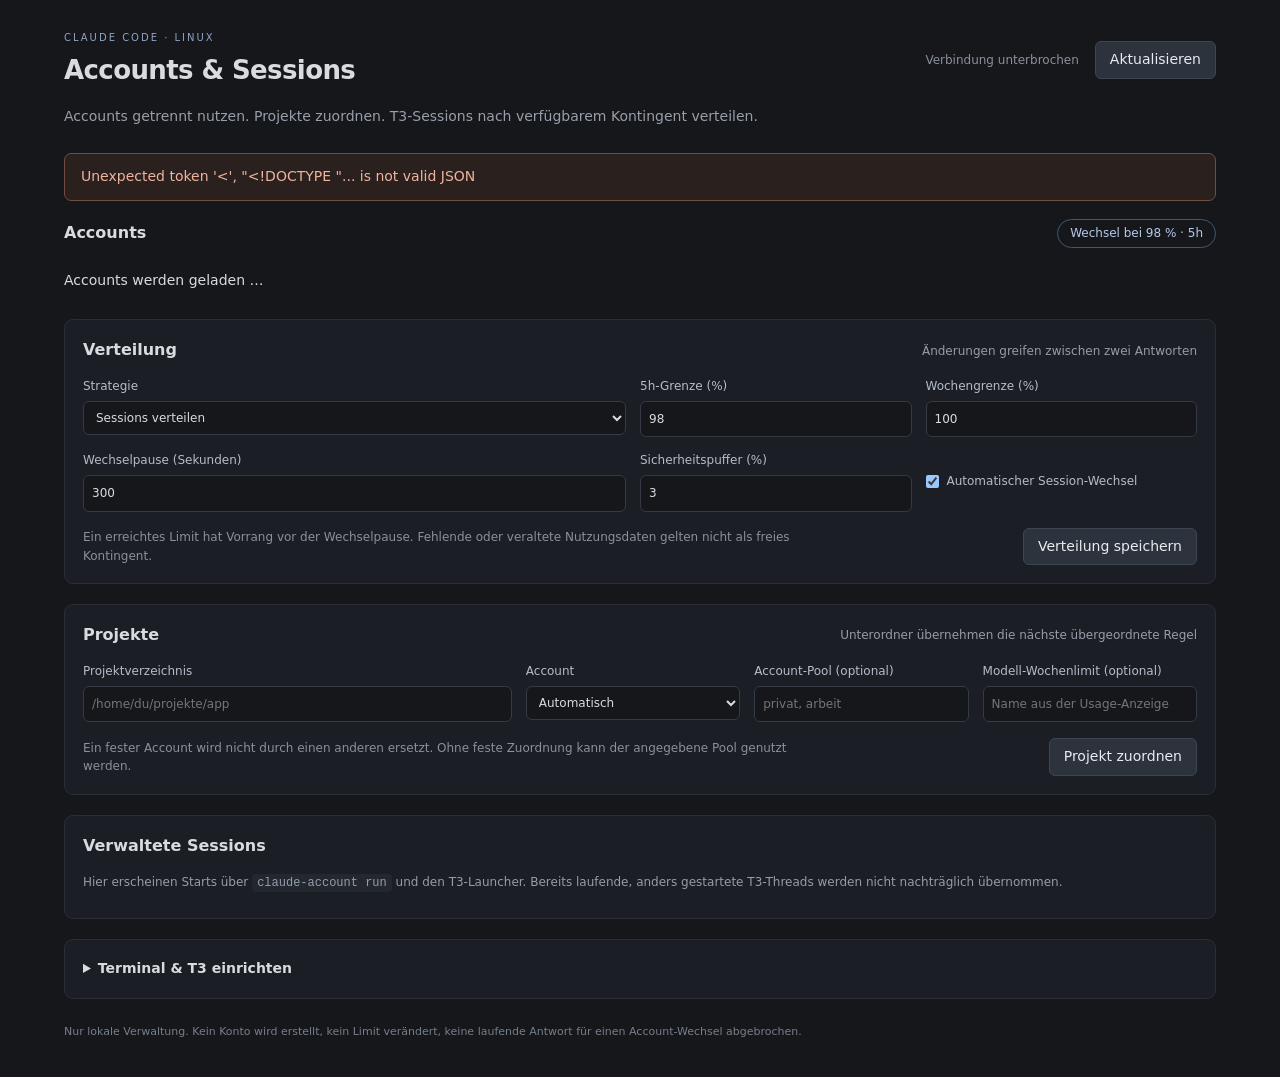
==== web/index.html @ 2bec81e2 "feat: native Linux-Sessions mit T3-Routing und Account-Dashboard" ====
<!doctype html>
<html lang="de">
<head>
<meta charset="utf-8"><meta name="viewport" content="width=device-width,initial-scale=1">
<meta name="account-csrf" content="{{CSRF}}">
<title>Claude Accounts</title><link rel="stylesheet" href="./style.css"><script src="./app.js" defer></script>
</head>
<body><main>
<header><div><p class="eyebrow">CLAUDE CODE · LINUX</p><h1>Accounts & Sessions</h1></div><span id="connection" role="status">Verbindung wird hergestellt …</span><button id="refresh" type="button">Aktualisieren</button></header>
<p class="intro">Accounts getrennt nutzen. Projekte zuordnen. T3-Sessions nach verfügbarem Kontingent verteilen.</p>
<div id="error" role="alert"></div>
<section aria-labelledby="accounts-title"><div class="section-head"><h2 id="accounts-title">Accounts</h2><span id="threshold" class="tag">Wechsel bei 98 % · 5h</span></div><div id="accounts" class="account-grid"><p>Accounts werden geladen …</p></div></section>
<section class="panel"><div class="section-head"><h2>Verteilung</h2><span class="muted">Änderungen greifen zwischen zwei Antworten</span></div>
<form id="settings"><div class="form-grid">
<label>Strategie<select name="strategy"><option value="balanced">Sessions verteilen</option><option value="best">Meistes Restkontingent</option><option value="consume-first">Baldigen Wochenreset zuerst nutzen</option><option value="next-available">Nächster freier Account</option></select></label>
<label>5h-Grenze (%)<input name="threshold" type="number" min="1" max="100" step="0.1" value="98" required></label>
<label>Wochengrenze (%)<input name="weekly_threshold" type="number" min="1" max="100" step="0.1" value="100" required></label>
<label>Wechselpause (Sekunden)<input name="cooldown_seconds" type="number" min="0" max="3600" value="300" required></label>
<label>Sicherheitspuffer (%)<input name="hysteresis" type="number" min="0" max="25" step="0.1" value="3" required></label>
<label class="check"><input name="auto_switch" type="checkbox" checked> Automatischer Session-Wechsel</label>
</div><div class="form-footer"><p>Ein erreichtes Limit hat Vorrang vor der Wechselpause. Fehlende oder veraltete Nutzungsdaten gelten nicht als freies Kontingent.</p><button type="submit">Verteilung speichern</button></div></form></section>
<section class="panel"><div class="section-head"><h2>Projekte</h2><span class="muted">Unterordner übernehmen die nächste übergeordnete Regel</span></div>
<form id="project"><div class="form-grid project-grid"><label>Projektverzeichnis<input name="path" placeholder="/home/du/projekte/app" required></label><label>Account<select name="account" id="project-account"><option value="">Automatisch</option></select></label><label>Account-Pool (optional)<input name="pool" placeholder="privat, arbeit"></label><label>Modell-Wochenlimit (optional)<input name="model" placeholder="Name aus der Usage-Anzeige"></label></div><div class="form-footer"><p>Ein fester Account wird nicht durch einen anderen ersetzt. Ohne feste Zuordnung kann der angegebene Pool genutzt werden.</p><button type="submit">Projekt zuordnen</button></div></form><div id="projects"></div></section>
<section class="panel"><div class="section-head"><h2>Verwaltete Sessions</h2><span id="session-count" class="muted"></span></div><p class="muted">Hier erscheinen Starts über <code>claude-account run</code> und den T3-Launcher. Bereits laufende, anders gestartete T3-Threads werden nicht nachträglich übernommen.</p><div id="sessions"></div></section>
<details class="panel"><summary>Terminal & T3 einrichten</summary><p>Für jeden Account einmal einen eigenen offiziellen Claude-Login anlegen. Bereits vorhandene native Konfigurationen können stattdessen mit <code>bind</code> angebunden werden.</p><pre>claude-account session-login privat
claude-account session-login arbeit
claude-account share-setup privat
claude-account share-setup arbeit

claude-account run privat
claude-account run arbeit
claude-account map privat /home/du/projekte/app</pre><p>In T3 unter Providers als Claude-Binary <code>~/.cargo/bin/claude-account-t3</code> auswählen und das Feld <code>CLAUDE_CONFIG_DIR</code> leer lassen. Der Launcher wählt den Account je Session. Für einen Wechsel mit bestehendem Verlauf müssen die beteiligten Accounts den Projektverlauf teilen.</p><p>Die Zugangsdaten bleiben in Claudes nativen Konfigurationsverzeichnissen. Diese Seite liefert weder Tokens noch Passwörter aus.</p></details>
<footer>Nur lokale Verwaltung. Kein Konto wird erstellt, kein Limit verändert, keine laufende Antwort für einen Account-Wechsel abgebrochen.</footer>
</main></body></html>
---- web/style.css ----
:root{color-scheme:dark;font:14px/1.55 system-ui,-apple-system,sans-serif;color:#d8dbe0;background:#15171b}*{box-sizing:border-box}body{margin:0}main{max-width:1200px;margin:0 auto;padding:30px 24px}header,.section-head,.form-footer{display:flex;align-items:center;gap:16px;justify-content:space-between;flex-wrap:wrap}h1{font-size:26px;letter-spacing:-.6px;margin:0}h2{font-size:16px;margin:0}p{margin:8px 0}.eyebrow{font-size:10px;letter-spacing:2px;color:#8fa3c4;margin:0 0 4px}.intro{color:#989faa;margin:16px 0 26px}#connection{margin-left:auto;font-size:12px;color:#8a919b}.panel{background:#1b1e24;border:1px solid #2a2f37;border-radius:9px;padding:18px;margin-top:20px}.section-head{margin-bottom:14px}.muted{color:#969da8;font-size:12px}.tag{border:1px solid #425778;border-radius:20px;padding:4px 12px;color:#b6caeb;font-size:12px}.account-grid{display:grid;grid-template-columns:repeat(auto-fit,minmax(265px,1fr));gap:12px}.account{padding:16px;border:1px solid #343b46;border-radius:9px;background:#1b1e24;min-width:0}.account.disabled{opacity:.6}.account-head{display:flex;gap:10px;align-items:center;justify-content:space-between}.account h3{margin:0;font-size:16px;overflow-wrap:anywhere}.account p{font-size:12px;color:#9ba3af}.account .problem{color:#d4b36a}.meter-head{display:flex;justify-content:space-between;margin-top:16px;font-size:12px}progress{width:100%;height:7px;border:none;border-radius:10px;overflow:hidden;margin:5px 0;background:#101216;accent-color:#8fa3c4}progress::-webkit-progress-bar{background:#101216}progress::-webkit-progress-value{background:#8fa3c4}progress.full::-webkit-progress-value{background:#d4b36a}progress::-moz-progress-bar{background:#8fa3c4}button,input,select{font:inherit}button{background:#2c333d;color:#e8ebef;border:1px solid #3d4652;border-radius:6px;padding:7px 14px;cursor:pointer}button:hover{background:#37404d}button:disabled{opacity:.45;cursor:wait}input,select{min-width:0;width:100%;background:#15171b;color:#d8dbe0;border:1px solid #343b46;border-radius:6px;padding:8px;margin-top:5px}input:focus,select:focus,button:focus-visible{outline:2px solid #8fa3c4;outline-offset:2px}.form-grid{display:grid;grid-template-columns:2fr 1fr 1fr;gap:14px}label{font-size:12px;color:#b5bdc9}.check{display:flex;align-items:center;gap:8px}.check input{width:auto;margin:0}.form-footer{margin-top:16px;align-items:flex-end}.form-footer p{font-size:12px;color:#8a919b;max-width:740px;margin:0}.project-grid{grid-template-columns:2fr 1fr 1fr 1fr}.row{display:flex;gap:14px;align-items:center;justify-content:space-between;padding:13px 0;border-top:1px solid #2a2f37}.row:first-child{margin-top:14px}.row-main{min-width:0;flex:1}.row-main strong{display:block;font-size:13px;overflow-wrap:anywhere}.row-main p{margin:3px 0;font-size:12px;color:#8a919b;overflow-wrap:anywhere}.row-controls{min-width:180px;max-width:260px}.row-controls select{margin:0}.state{font-size:11px;padding:3px 8px;border:1px solid #3d4652;border-radius:5px;white-space:nowrap}.state.running{color:#8fbf8f}.state.waiting,.state.error{color:#d4b36a}.empty{padding:18px 0;color:#8a919b;font-size:13px}code,pre{font-family:ui-monospace,SFMono-Regular,Consolas,monospace;font-size:12px}code{background:#232830;padding:2px 5px;border-radius:4px}pre{padding:16px;background:#15171b;border:1px solid #2a2f37;border-radius:6px;overflow:auto}details summary{cursor:pointer;font-weight:600}details p{color:#a6aeba;font-size:13px}footer{margin:24px 0 8px;color:#767f8c;font-size:11px}#error{color:#f0b39f;min-height:0;white-space:pre-wrap}#error:not(:empty){padding:12px 16px;border:1px solid #704c41;border-radius:7px;margin-bottom:18px;background:#2a201e}@media(max-width:850px){.form-grid,.project-grid{grid-template-columns:1fr 1fr}.row{flex-wrap:wrap}.row-controls{max-width:none;flex:1}.form-footer button{width:100%}}@media(max-width:540px){main{padding:20px 14px}.form-grid,.project-grid{grid-template-columns:1fr}#connection{margin-left:0}header{gap:10px}.account-grid{grid-template-columns:1fr}.panel{padding:14px}.row-main{flex-basis:100%}}
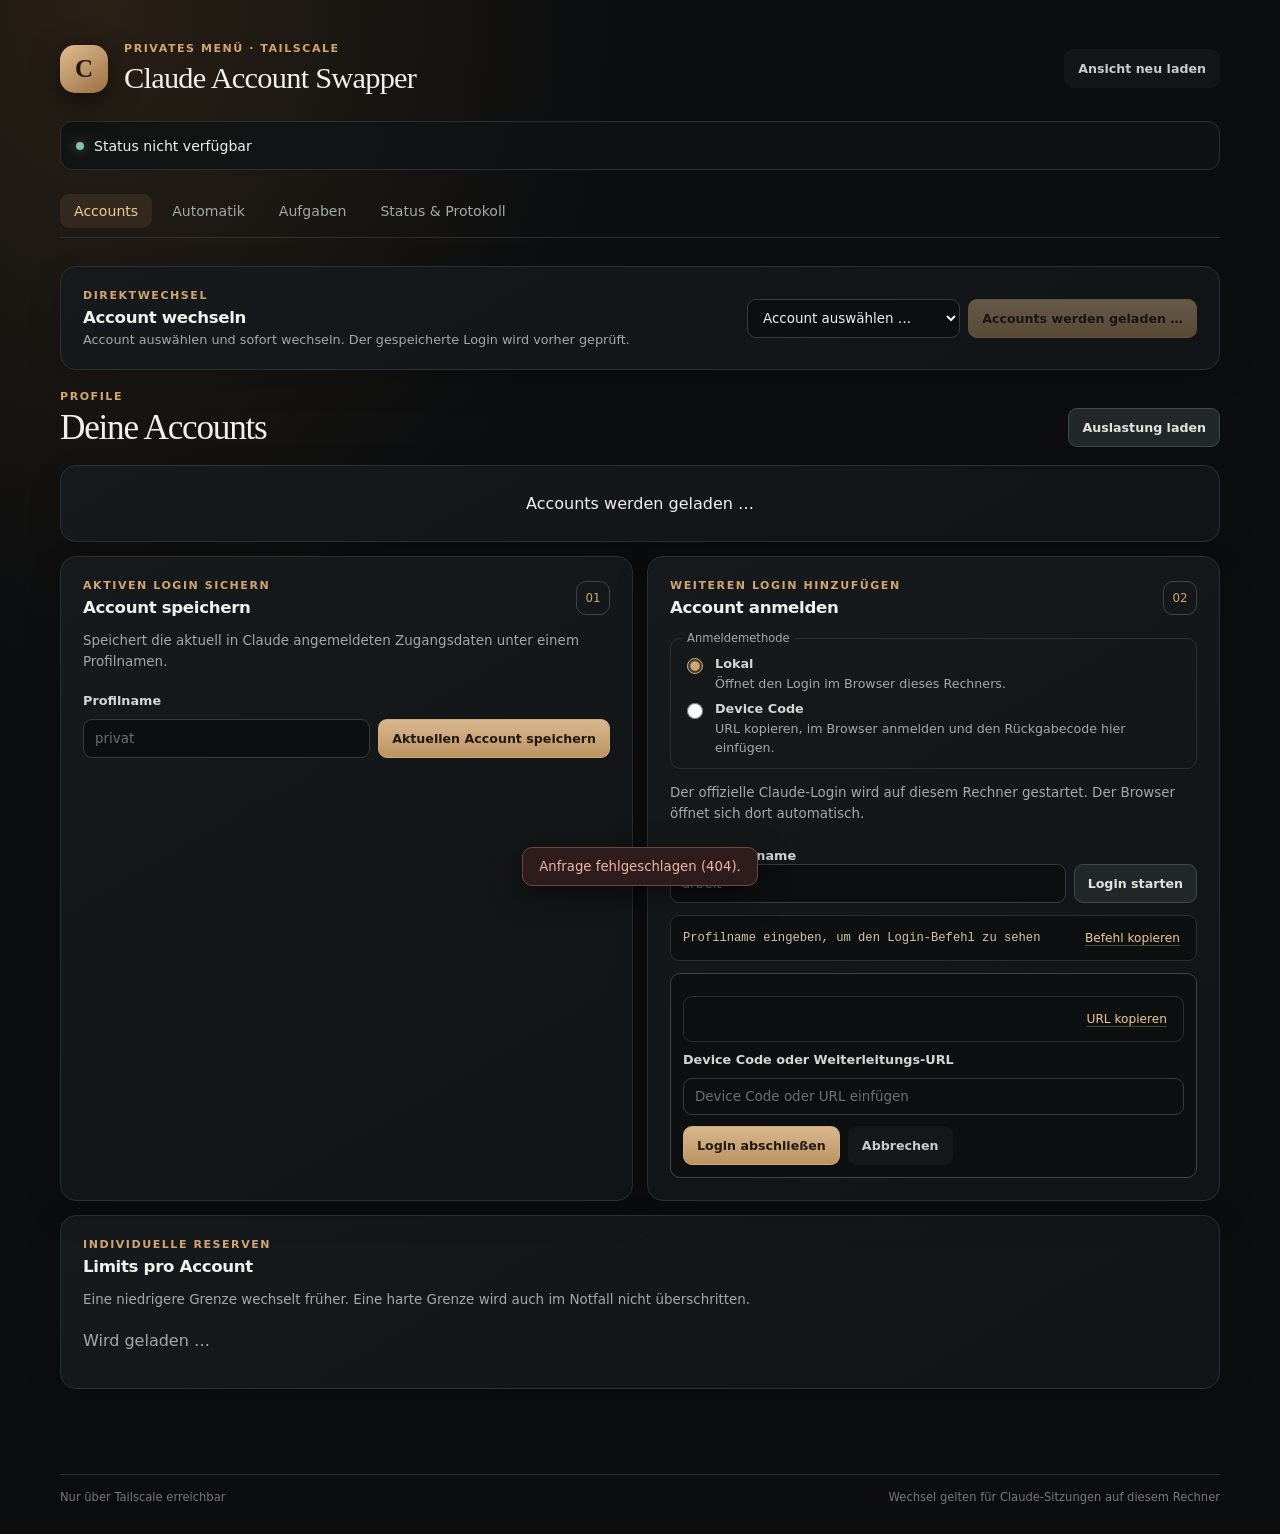
==== commit 6aafa8f4: "feat: private Weboberflaeche fuer den Account-Swapper Co-Authored-By: Claude Opus 5.5 <noreply@anthr" ====
--- a/web/index.html
+++ b/web/index.html
@@ -1,34 +1,170 @@
 <!doctype html>
 <html lang="de">
-<head>
-<meta charset="utf-8"><meta name="viewport" content="width=device-width,initial-scale=1">
-<meta name="account-csrf" content="{{CSRF}}">
-<title>Claude Accounts</title><link rel="stylesheet" href="./style.css"><script src="./app.js" defer></script>
-</head>
-<body><main>
-<header><div><p class="eyebrow">CLAUDE CODE · LINUX</p><h1>Accounts & Sessions</h1></div><span id="connection" role="status">Verbindung wird hergestellt …</span><button id="refresh" type="button">Aktualisieren</button></header>
-<p class="intro">Accounts getrennt nutzen. Projekte zuordnen. T3-Sessions nach verfügbarem Kontingent verteilen.</p>
-<div id="error" role="alert"></div>
-<section aria-labelledby="accounts-title"><div class="section-head"><h2 id="accounts-title">Accounts</h2><span id="threshold" class="tag">Wechsel bei 98 % · 5h</span></div><div id="accounts" class="account-grid"><p>Accounts werden geladen …</p></div></section>
-<section class="panel"><div class="section-head"><h2>Verteilung</h2><span class="muted">Änderungen greifen zwischen zwei Antworten</span></div>
-<form id="settings"><div class="form-grid">
-<label>Strategie<select name="strategy"><option value="balanced">Sessions verteilen</option><option value="best">Meistes Restkontingent</option><option value="consume-first">Baldigen Wochenreset zuerst nutzen</option><option value="next-available">Nächster freier Account</option></select></label>
-<label>5h-Grenze (%)<input name="threshold" type="number" min="1" max="100" step="0.1" value="98" required></label>
-<label>Wochengrenze (%)<input name="weekly_threshold" type="number" min="1" max="100" step="0.1" value="100" required></label>
-<label>Wechselpause (Sekunden)<input name="cooldown_seconds" type="number" min="0" max="3600" value="300" required></label>
-<label>Sicherheitspuffer (%)<input name="hysteresis" type="number" min="0" max="25" step="0.1" value="3" required></label>
-<label class="check"><input name="auto_switch" type="checkbox" checked> Automatischer Session-Wechsel</label>
-</div><div class="form-footer"><p>Ein erreichtes Limit hat Vorrang vor der Wechselpause. Fehlende oder veraltete Nutzungsdaten gelten nicht als freies Kontingent.</p><button type="submit">Verteilung speichern</button></div></form></section>
-<section class="panel"><div class="section-head"><h2>Projekte</h2><span class="muted">Unterordner übernehmen die nächste übergeordnete Regel</span></div>
-<form id="project"><div class="form-grid project-grid"><label>Projektverzeichnis<input name="path" placeholder="/home/du/projekte/app" required></label><label>Account<select name="account" id="project-account"><option value="">Automatisch</option></select></label><label>Account-Pool (optional)<input name="pool" placeholder="privat, arbeit"></label><label>Modell-Wochenlimit (optional)<input name="model" placeholder="Name aus der Usage-Anzeige"></label></div><div class="form-footer"><p>Ein fester Account wird nicht durch einen anderen ersetzt. Ohne feste Zuordnung kann der angegebene Pool genutzt werden.</p><button type="submit">Projekt zuordnen</button></div></form><div id="projects"></div></section>
-<section class="panel"><div class="section-head"><h2>Verwaltete Sessions</h2><span id="session-count" class="muted"></span></div><p class="muted">Hier erscheinen Starts über <code>claude-account run</code> und den T3-Launcher. Bereits laufende, anders gestartete T3-Threads werden nicht nachträglich übernommen.</p><div id="sessions"></div></section>
-<details class="panel"><summary>Terminal & T3 einrichten</summary><p>Für jeden Account einmal einen eigenen offiziellen Claude-Login anlegen. Bereits vorhandene native Konfigurationen können stattdessen mit <code>bind</code> angebunden werden.</p><pre>claude-account session-login privat
-claude-account session-login arbeit
-claude-account share-setup privat
-claude-account share-setup arbeit
+  <head>
+    <meta charset="utf-8">
+    <meta name="viewport" content="width=device-width, initial-scale=1">
+    <meta name="color-scheme" content="light dark">
+    <title>Claude Account Swapper</title>
+    <link rel="stylesheet" href="style.css">
+    <script src="app.js" defer></script>
+  </head>
+  <body>
+    <main class="shell">
+      <header class="topbar">
+        <div class="brand-mark" aria-hidden="true">C</div>
+        <div class="brand-copy">
+          <p class="eyebrow">Privates Menü · Tailscale</p>
+          <h1>Claude Account Swapper</h1>
+        </div>
+        <button class="button button-quiet" id="refresh" type="button">Ansicht neu laden</button>
+      </header>
 
-claude-account run privat
-claude-account run arbeit
-claude-account map privat /home/du/projekte/app</pre><p>In T3 unter Providers als Claude-Binary <code>~/.cargo/bin/claude-account-t3</code> auswählen und das Feld <code>CLAUDE_CONFIG_DIR</code> leer lassen. Der Launcher wählt den Account je Session. Für einen Wechsel mit bestehendem Verlauf müssen die beteiligten Accounts den Projektverlauf teilen.</p><p>Die Zugangsdaten bleiben in Claudes nativen Konfigurationsverzeichnissen. Diese Seite liefert weder Tokens noch Passwörter aus.</p></details>
-<footer>Nur lokale Verwaltung. Kein Konto wird erstellt, kein Limit verändert, keine laufende Antwort für einen Account-Wechsel abgebrochen.</footer>
-</main></body></html>
+      <section class="live-strip" aria-live="polite">
+        <span class="live-dot"></span>
+        <span id="active-heading">Status wird geladen …</span>
+        <span id="active-email" class="muted"></span>
+        <span id="updated-at" class="strip-end muted"></span>
+      </section>
+
+      <nav class="tabs" aria-label="Bereiche">
+        <button class="tab active" type="button" data-tab="accounts">Accounts</button>
+        <button class="tab" type="button" data-tab="automation">Automatik</button>
+        <button class="tab" type="button" data-tab="jobs">Aufgaben</button>
+        <button class="tab" type="button" data-tab="system">Status &amp; Protokoll</button>
+      </nav>
+
+      <section class="view active" id="view-accounts" aria-labelledby="accounts-title">
+        <section class="panel quick-switch" aria-labelledby="quick-switch-title">
+          <div><p class="eyebrow">Direktwechsel</p><h3 id="quick-switch-title">Account wechseln</h3><p class="muted">Account auswählen und sofort wechseln. Der gespeicherte Login wird vorher geprüft.</p></div>
+          <div class="quick-switch-controls"><label class="visually-hidden" for="quick-switch-target">Zielaccount</label><select id="quick-switch-target" aria-label="Zielaccount"><option value="">Account auswählen …</option></select><button class="button" id="quick-switch-button" type="button" disabled>Accounts werden geladen …</button></div>
+        </section>
+        <div class="view-heading">
+          <div><p class="eyebrow">Profile</p><h2 id="accounts-title">Deine Accounts</h2></div>
+          <div class="heading-actions"><span class="muted" id="account-count"></span><button class="button button-secondary" id="refresh-usage" type="button">Auslastung laden</button></div>
+        </div>
+        <div id="accounts" class="account-grid" aria-live="polite"><div class="loading-card">Accounts werden geladen …</div></div>
+
+        <div class="two-up form-section">
+          <section class="panel">
+            <div class="panel-heading"><div><p class="eyebrow">Aktiven Login sichern</p><h3>Account speichern</h3></div><span class="icon-chip">01</span></div>
+            <p class="muted">Speichert die aktuell in Claude angemeldeten Zugangsdaten unter einem Profilnamen.</p>
+            <form id="save-form" class="stack-form">
+              <label for="save-name">Profilname</label>
+              <div class="input-action"><input id="save-name" name="name" autocomplete="off" maxlength="64" placeholder="privat" required><button class="button" type="submit">Aktuellen Account speichern</button></div>
+            </form>
+          </section>
+          <section class="panel">
+            <div class="panel-heading"><div><p class="eyebrow">Weiteren Login hinzufügen</p><h3>Account anmelden</h3></div><span class="icon-chip">02</span></div>
+            <fieldset class="login-mode-picker">
+              <legend>Anmeldemethode</legend>
+              <label><input name="login-mode" type="radio" value="local" checked><span>Lokal<small>Öffnet den Login im Browser dieses Rechners.</small></span></label>
+              <label><input name="login-mode" type="radio" value="device"><span>Device Code<small>URL kopieren, im Browser anmelden und den Rückgabecode hier einfügen.</small></span></label>
+            </fieldset>
+            <p class="muted" id="login-mode-help">Der offizielle Claude-Login wird auf diesem Rechner gestartet. Der Browser öffnet sich dort automatisch.</p>
+            <label for="login-name">Neuer Profilname</label>
+            <div class="input-action"><input id="login-name" autocomplete="off" maxlength="64" placeholder="arbeit"><button class="button button-secondary" id="login-start" type="button">Login starten</button></div>
+            <div class="command-row" id="login-command-row"><code id="login-command">Profilname eingeben, um den Login-Befehl zu sehen</code><button class="text-button" id="copy-login" type="button">Befehl kopieren</button></div>
+            <section class="login-device" id="login-device" aria-live="polite" hidden>
+              <p class="muted" id="login-device-status"></p>
+              <div class="command-row login-url-row" id="login-url-row" hidden><a id="login-url" target="_blank" rel="noopener noreferrer"></a><button class="text-button" id="copy-login-url" type="button">URL kopieren</button></div>
+              <form class="stack-form" id="login-code-form" hidden>
+                <label for="login-code">Device Code oder Weiterleitungs-URL</label>
+                <input id="login-code" autocomplete="off" placeholder="Device Code oder URL einfügen">
+                <div class="login-device-actions"><button class="button" id="login-code-submit" type="submit">Login abschließen</button><button class="button button-quiet" id="login-cancel" type="button">Abbrechen</button></div>
+              </form>
+            </section>
+          </section>
+        </div>
+        <section class="panel limits-panel">
+          <div class="panel-heading"><div><p class="eyebrow">Individuelle Reserven</p><h3>Limits pro Account</h3></div></div>
+          <p class="muted">Eine niedrigere Grenze wechselt früher. Eine harte Grenze wird auch im Notfall nicht überschritten.</p>
+          <div id="limits-list" class="limits-list"><p class="muted">Wird geladen …</p></div>
+        </section>
+      </section>
+
+      <section class="view" id="view-automation" aria-labelledby="automation-title" hidden>
+        <div class="view-heading"><div><p class="eyebrow">Verhalten und Wartung</p><h2 id="automation-title">Automatik</h2></div></div>
+        <div class="two-up">
+          <section class="panel">
+            <div class="panel-heading"><div><p class="eyebrow">Regeln</p><h3>Automatische Aktionen</h3></div></div>
+            <form id="config-form" class="stack-form">
+              <label class="toggle-row"><span><strong>Bei vollem Limit zum freien Account wechseln</strong><small>Der Hintergrunddienst prüft die Account-Auslastung regelmäßig.</small></span><input id="auto-switch" type="checkbox"></label>
+              <label class="field-label" for="threshold">Globale Wechselgrenze <span class="range-value" id="threshold-value">98%</span></label>
+              <input id="threshold" type="range" min="50" max="100" step="1">
+              <label class="toggle-row"><span><strong>Fünf-Stunden-Fenster nach Reset starten</strong><small>Sendet einen kurzen Ping, wenn das Fenster ungenutzt ist.</small></span><input id="ping-enabled" type="checkbox"></label>
+              <label for="ping-prompt">Ping-Text</label><input id="ping-prompt" maxlength="2000">
+              <div class="two-fields"><div><label for="ping-model">Modell</label><input id="ping-model" maxlength="80" placeholder="haiku"></div><div><label for="ping-timeout">Zeitlimit in Minuten</label><input id="ping-timeout" type="number" min="1" max="1440"></div></div>
+              <button class="button" type="submit">Einstellungen speichern</button>
+            </form>
+          </section>
+          <section class="panel">
+            <div class="panel-heading"><div><p class="eyebrow">Manuelle Aktionen</p><h3>Jetzt ausführen</h3></div></div>
+            <p class="muted">Die Vorschau zeigt die Entscheidung, ohne den aktiven Account zu ändern.</p>
+            <div class="action-stack">
+              <button class="button button-secondary" id="auto-preview" type="button">Automatik prüfen</button>
+              <button class="button button-warning" id="auto-run" type="button">Entscheidung ausführen</button>
+              <button class="button button-secondary" id="sync-now" type="button">Aktiven Login synchronisieren</button>
+              <div class="inline-action"><label for="keepalive-days">Inaktive Accounts auffrischen, ungenutzt seit (Tagen)</label><input id="keepalive-days" type="number" min="1" max="365" value="7"><button class="button button-secondary" id="keepalive-now" type="button">Auffrischen</button></div>
+              <button class="button button-secondary" id="ping-now" type="button">Fenster-Ping jetzt senden</button>
+            </div>
+          </section>
+        </div>
+
+        <section class="panel service-panel">
+          <div class="panel-heading"><div><p class="eyebrow">Hintergrunddienst</p><h3>Token-Sync und Automatik</h3></div><span id="service-badge" class="status-pill">Wird geladen</span></div>
+          <p class="muted">Der Dienst sichert rotierte Tokens und führt die oben aktivierten Automatikregeln aus. Auto-Wechsel bleibt aus, bis du ihn einschaltest.</p>
+          <div class="service-actions">
+            <button class="button" id="service-start" type="button">Starten</button>
+            <button class="button button-secondary" id="service-stop" type="button">Stoppen</button>
+            <button class="button button-secondary" id="service-restart" type="button">Neu starten</button>
+            <button class="button button-quiet" id="service-enable" type="button">Beim Anmelden starten</button>
+            <button class="button button-quiet" id="service-disable" type="button">Autostart ausschalten</button>
+          </div>
+          <p id="service-note" class="small muted"></p>
+        </section>
+      </section>
+
+      <section class="view" id="view-jobs" aria-labelledby="jobs-title" hidden>
+        <div class="view-heading"><div><p class="eyebrow">Warteschlange</p><h2 id="jobs-title">Aufgaben und Sitzungen</h2></div><span class="muted" id="job-count"></span></div>
+        <div class="two-up">
+          <section class="panel">
+            <div class="panel-heading"><div><p class="eyebrow">Neue Warteschlangenaufgabe</p><h3>Aufgabe vorbereiten</h3></div></div>
+            <form id="job-form" class="stack-form">
+              <label for="job-kind">Art der Aufgabe</label>
+              <select id="job-kind"><option value="prompt">Neuer Auftrag</option><option value="resume">Sitzung fortsetzen</option></select>
+              <div id="session-picker" hidden><label for="session-id">Sitzung auswählen</label><select id="session-id"><option value="">Sitzung wählen …</option></select></div>
+              <label for="job-text">Anweisung</label><textarea id="job-text" rows="5" maxlength="30000" placeholder="Was soll Claude erledigen?"></textarea>
+              <div class="two-fields"><div><label for="job-cwd">Arbeitsverzeichnis</label><input id="job-cwd" required placeholder="/home/nathanael/Projekt"></div><div><label for="job-title">Name in der Liste</label><input id="job-title" maxlength="70" placeholder="Optional"></div></div>
+              <div class="two-fields"><div><label for="job-model">Modell</label><input id="job-model" placeholder="Standard"></div><div><label for="job-timeout">Zeitlimit in Minuten</label><input id="job-timeout" type="number" min="1" max="10080" placeholder="60"></div></div>
+              <label for="job-settings">Eigene Settings-Datei <span class="muted">(optional)</span></label><input id="job-settings" placeholder="/pfad/zu/settings.json">
+              <label class="toggle-row"><span><strong>Bei jedem neuen Fenster erneut ausführen</strong><small>Ausgeschaltet bedeutet einmalige Ausführung.</small></span><input id="job-repeat" type="checkbox"></label>
+              <label class="toggle-row caution-row"><span><strong>Berechtigungsfragen zulassen</strong><small>Unbeaufsichtigte Aufgaben bleiben sonst bei Rückfragen hängen. Standardmäßig läuft Claude ohne Rückfragen.</small></span><input id="job-permissions" type="checkbox"></label>
+              <button class="button" type="submit">Aufgabe zur Warteschlange hinzufügen</button>
+            </form>
+          </section>
+          <section class="panel">
+            <div class="panel-heading"><div><p class="eyebrow">Zuletzt verwendet</p><h3>Claude-Sitzungen</h3></div></div>
+            <p class="muted">Wähle eine Sitzung, um den Auftrag im passenden Arbeitsverzeichnis fortzusetzen.</p>
+            <div id="sessions" class="session-list"><p class="muted">Sitzungen werden geladen …</p></div>
+          </section>
+        </div>
+        <section class="panel queue-panel">
+          <div class="panel-heading"><div><p class="eyebrow">Geplant und zuletzt ausgeführt</p><h3>Aufgabenliste</h3></div></div>
+          <div id="jobs" class="jobs-list"><p class="muted">Aufgaben werden geladen …</p></div>
+        </section>
+      </section>
+
+      <section class="view" id="view-system" aria-labelledby="system-title" hidden>
+        <div class="view-heading"><div><p class="eyebrow">Übersicht</p><h2 id="system-title">Status &amp; Protokoll</h2></div></div>
+        <div class="two-up">
+          <section class="panel"><div class="panel-heading"><div><p class="eyebrow">Aktive Sitzung</p><h3>Claude-Status</h3></div></div><dl id="system-status" class="detail-list"></dl></section>
+          <section class="panel"><div class="panel-heading"><div><p class="eyebrow">Hintergrundaktionen</p><h3>Aktionsverlauf</h3></div></div><div id="task-list" class="task-list"></div></section>
+        </div>
+        <section class="panel log-panel"><div class="panel-heading"><div><p class="eyebrow">systemd-Protokoll</p><h3>Automatik-Protokoll</h3></div><button class="button button-quiet" id="refresh-logs" type="button">Protokoll laden</button></div><pre id="automation-logs" class="log-view">Protokoll noch nicht geladen.</pre></section>
+      </section>
+
+      <div id="notice" class="notice" role="status" aria-live="polite"></div>
+      <footer><span>Nur über Tailscale erreichbar</span><span>Wechsel gelten für Claude-Sitzungen auf diesem Rechner</span></footer>
+    </main>
+  </body>
+</html>
--- a/web/style.css
+++ b/web/style.css
@@ -1 +1,232 @@
-:root{color-scheme:dark;font:14px/1.55 system-ui,-apple-system,sans-serif;color:#d8dbe0;background:#15171b}*{box-sizing:border-box}body{margin:0}main{max-width:1200px;margin:0 auto;padding:30px 24px}header,.section-head,.form-footer{display:flex;align-items:center;gap:16px;justify-content:space-between;flex-wrap:wrap}h1{font-size:26px;letter-spacing:-.6px;margin:0}h2{font-size:16px;margin:0}p{margin:8px 0}.eyebrow{font-size:10px;letter-spacing:2px;color:#8fa3c4;margin:0 0 4px}.intro{color:#989faa;margin:16px 0 26px}#connection{margin-left:auto;font-size:12px;color:#8a919b}.panel{background:#1b1e24;border:1px solid #2a2f37;border-radius:9px;padding:18px;margin-top:20px}.section-head{margin-bottom:14px}.muted{color:#969da8;font-size:12px}.tag{border:1px solid #425778;border-radius:20px;padding:4px 12px;color:#b6caeb;font-size:12px}.account-grid{display:grid;grid-template-columns:repeat(auto-fit,minmax(265px,1fr));gap:12px}.account{padding:16px;border:1px solid #343b46;border-radius:9px;background:#1b1e24;min-width:0}.account.disabled{opacity:.6}.account-head{display:flex;gap:10px;align-items:center;justify-content:space-between}.account h3{margin:0;font-size:16px;overflow-wrap:anywhere}.account p{font-size:12px;color:#9ba3af}.account .problem{color:#d4b36a}.meter-head{display:flex;justify-content:space-between;margin-top:16px;font-size:12px}progress{width:100%;height:7px;border:none;border-radius:10px;overflow:hidden;margin:5px 0;background:#101216;accent-color:#8fa3c4}progress::-webkit-progress-bar{background:#101216}progress::-webkit-progress-value{background:#8fa3c4}progress.full::-webkit-progress-value{background:#d4b36a}progress::-moz-progress-bar{background:#8fa3c4}button,input,select{font:inherit}button{background:#2c333d;color:#e8ebef;border:1px solid #3d4652;border-radius:6px;padding:7px 14px;cursor:pointer}button:hover{background:#37404d}button:disabled{opacity:.45;cursor:wait}input,select{min-width:0;width:100%;background:#15171b;color:#d8dbe0;border:1px solid #343b46;border-radius:6px;padding:8px;margin-top:5px}input:focus,select:focus,button:focus-visible{outline:2px solid #8fa3c4;outline-offset:2px}.form-grid{display:grid;grid-template-columns:2fr 1fr 1fr;gap:14px}label{font-size:12px;color:#b5bdc9}.check{display:flex;align-items:center;gap:8px}.check input{width:auto;margin:0}.form-footer{margin-top:16px;align-items:flex-end}.form-footer p{font-size:12px;color:#8a919b;max-width:740px;margin:0}.project-grid{grid-template-columns:2fr 1fr 1fr 1fr}.row{display:flex;gap:14px;align-items:center;justify-content:space-between;padding:13px 0;border-top:1px solid #2a2f37}.row:first-child{margin-top:14px}.row-main{min-width:0;flex:1}.row-main strong{display:block;font-size:13px;overflow-wrap:anywhere}.row-main p{margin:3px 0;font-size:12px;color:#8a919b;overflow-wrap:anywhere}.row-controls{min-width:180px;max-width:260px}.row-controls select{margin:0}.state{font-size:11px;padding:3px 8px;border:1px solid #3d4652;border-radius:5px;white-space:nowrap}.state.running{color:#8fbf8f}.state.waiting,.state.error{color:#d4b36a}.empty{padding:18px 0;color:#8a919b;font-size:13px}code,pre{font-family:ui-monospace,SFMono-Regular,Consolas,monospace;font-size:12px}code{background:#232830;padding:2px 5px;border-radius:4px}pre{padding:16px;background:#15171b;border:1px solid #2a2f37;border-radius:6px;overflow:auto}details summary{cursor:pointer;font-weight:600}details p{color:#a6aeba;font-size:13px}footer{margin:24px 0 8px;color:#767f8c;font-size:11px}#error{color:#f0b39f;min-height:0;white-space:pre-wrap}#error:not(:empty){padding:12px 16px;border:1px solid #704c41;border-radius:7px;margin-bottom:18px;background:#2a201e}@media(max-width:850px){.form-grid,.project-grid{grid-template-columns:1fr 1fr}.row{flex-wrap:wrap}.row-controls{max-width:none;flex:1}.form-footer button{width:100%}}@media(max-width:540px){main{padding:20px 14px}.form-grid,.project-grid{grid-template-columns:1fr}#connection{margin-left:0}header{gap:10px}.account-grid{grid-template-columns:1fr}.panel{padding:14px}.row-main{flex-basis:100%}}
+:root {
+  color-scheme: light dark;
+  --page: #0b0d0f;
+  --surface: #131619;
+  --surface-raised: #191d20;
+  --surface-soft: #101315;
+  --line: #292f32;
+  --line-strong: #3b4447;
+  --text: #f1f0ed;
+  --muted: #a1aaa9;
+  --quiet: #707b79;
+  --accent: #d2a56f;
+  --accent-light: #f0c995;
+  --green: #86c4a1;
+  --red: #dc8b80;
+  --yellow: #d8b872;
+  --radius: 16px;
+  font-family: Inter, ui-sans-serif, system-ui, -apple-system, BlinkMacSystemFont, "Segoe UI", sans-serif;
+  background: var(--page);
+  color: var(--text);
+}
+
+* { box-sizing: border-box; }
+body {
+  margin: 0;
+  min-width: 320px;
+  min-height: 100vh;
+  background: radial-gradient(ellipse at 8% 0%, #292016 0, transparent 32rem), var(--page);
+}
+button, input, select, textarea { font: inherit; }
+button { color: inherit; }
+.shell { width: min(1160px, calc(100% - 48px)); margin: 0 auto; padding: 42px 0 30px; }
+.topbar { display: flex; align-items: center; gap: 16px; margin-bottom: 26px; }
+.brand-mark { display: grid; place-items: center; width: 48px; height: 48px; border-radius: 15px; background: linear-gradient(145deg, #dfbd8f, #9c6f43); color: #211910; font: 700 25px/1 Georgia, serif; box-shadow: 0 9px 28px #0008; }
+.brand-copy { flex: 1; }
+.eyebrow { margin: 0 0 6px; color: var(--accent); font-size: .69rem; font-weight: 750; letter-spacing: .14em; text-transform: uppercase; }
+h1, h2, h3, h4, p { margin-top: 0; }
+h1 { margin-bottom: 0; font: 500 clamp(1.45rem, 2.8vw, 1.9rem)/1.12 Georgia, "Times New Roman", serif; letter-spacing: -.025em; }
+h2 { margin-bottom: 0; font: 500 clamp(1.65rem, 3.3vw, 2.2rem)/1.08 Georgia, "Times New Roman", serif; letter-spacing: -.035em; }
+h3 { margin: 0; font-size: 1.04rem; font-weight: 630; letter-spacing: -.02em; }
+h4 { margin: 0 0 5px; font-size: .96rem; font-weight: 630; }
+.muted { color: var(--muted); }
+.small, small { font-size: .79rem; }
+.live-strip { display: flex; align-items: center; flex-wrap: wrap; gap: 10px; min-height: 49px; padding: 10px 15px; border: 1px solid var(--line); border-radius: 12px; background: #101315d9; font-size: .88rem; }
+.live-dot { width: 8px; height: 8px; border-radius: 50%; background: var(--green); box-shadow: 0 0 12px #86c4a177; }
+.strip-end { margin-left: auto; font-size: .76rem; }
+.tabs { display: flex; gap: 6px; margin: 24px 0 28px; padding-bottom: 9px; border-bottom: 1px solid var(--line); overflow-x: auto; }
+.tab { padding: 9px 14px; border: 0; border-radius: 9px; background: transparent; color: var(--muted); cursor: pointer; font-size: .88rem; white-space: nowrap; }
+.tab:hover { color: var(--text); background: #ffffff09; }
+.tab.active { background: #d2a56f1c; color: var(--accent-light); }
+.view { display: none; animation: appear .2s ease-out; }
+.view.active { display: block; }
+.view[hidden] { display: none; }
+@keyframes appear { from { opacity: .45; transform: translateY(4px); } to { opacity: 1; transform: translateY(0); } }
+.view-heading { display: flex; align-items: end; justify-content: space-between; gap: 16px; margin-bottom: 18px; }
+.view-heading > .muted { font-size: .82rem; }
+.heading-actions { display: flex; align-items: center; gap: 10px; }
+.quick-switch { display: flex; align-items: center; justify-content: space-between; gap: 18px; margin-bottom: 20px; border-color: #67533b; }
+.quick-switch h3 { margin-bottom: 5px; }
+.quick-switch p.muted { margin: 0; font-size: .8rem; }
+.quick-switch-controls { display: grid; grid-template-columns: minmax(180px, 1fr) auto; gap: 8px; width: min(450px, 52%); }
+.visually-hidden { position: absolute; width: 1px; height: 1px; padding: 0; margin: -1px; overflow: hidden; clip: rect(0, 0, 0, 0); white-space: nowrap; border: 0; }
+.account-grid { display: grid; grid-template-columns: repeat(2, minmax(0, 1fr)); gap: 13px; }
+.account-card, .panel, .empty-state, .loading-card { border: 1px solid var(--line); border-radius: var(--radius); background: linear-gradient(150deg, #171a1c, #121517 80%); box-shadow: 0 12px 35px #0002; }
+.account-card { min-width: 0; padding: 19px; }
+.account-card.is-active { border-color: #8a714d; box-shadow: inset 0 0 0 1px #8a714d55, 0 14px 38px #0003; }
+.account-card-top, .panel-heading, .job-head { display: flex; align-items: flex-start; justify-content: space-between; gap: 12px; }
+.account-identity { min-width: 0; }
+.account-identity h3 { margin-bottom: 5px; overflow-wrap: anywhere; }
+.account-identity p { margin-bottom: 0; font-size: .82rem; overflow-wrap: anywhere; }
+.status-pill { display: inline-flex; align-items: center; flex: 0 0 auto; min-height: 25px; padding: 4px 9px; border: 1px solid var(--line-strong); border-radius: 999px; color: var(--muted); font-size: .7rem; font-weight: 650; }
+.status-pill.good { border-color: #456855; background: #20332866; color: #a5d8b9; }
+.status-pill.bad { border-color: #71443f; background: #47292466; color: #e1a49b; }
+.usage-grid { display: grid; grid-template-columns: repeat(2, minmax(0, 1fr)); gap: 14px; margin: 20px 0 12px; }
+.usage-block { min-width: 0; }
+.usage-heading { display: flex; justify-content: space-between; gap: 6px; margin-bottom: 8px; color: #c0c5c2; font-size: .74rem; }
+.usage-heading strong { color: var(--text); font-size: .79rem; }
+.meter { height: 5px; margin-bottom: 7px; overflow: hidden; border-radius: 8px; background: #303537; }
+.meter-fill { display: block; height: 100%; border-radius: inherit; background: linear-gradient(90deg, #82b799, #d1aa76); transition: width .25s ease; }
+.meter-fill.hot { background: linear-gradient(90deg, #c39a65, #cb7265); }
+.usage-block small { display: block; color: var(--quiet); }
+.usage-block .stale { margin-top: 3px; color: var(--yellow); }
+.usage-error { grid-column: 1/-1; margin: 0; color: var(--yellow); font-size: .82rem; }
+.account-meta { padding-top: 10px; border-top: 1px solid var(--line); font-size: .72rem; }
+.account-meta > * { display: block; margin-top: 3px; }
+.warning-text, .danger-text { color: var(--red) !important; }
+.account-actions, .job-actions { display: flex; align-items: center; flex-wrap: wrap; gap: 8px; margin-top: 15px; }
+.limit-summary { margin-left: auto; color: var(--accent-light); font-size: .74rem; }
+.panel { padding: 22px; }
+.panel-heading { align-items: center; margin-bottom: 14px; }
+.panel-heading .eyebrow { margin-bottom: 6px; }
+.icon-chip { display: grid; place-items: center; width: 34px; height: 34px; border: 1px solid var(--line-strong); border-radius: 10px; color: var(--accent); font-size: .74rem; }
+.panel > .muted { margin-bottom: 20px; font-size: .84rem; line-height: 1.55; }
+.two-up { display: grid; grid-template-columns: repeat(2, minmax(0, 1fr)); gap: 14px; }
+.form-section { margin: 14px 0; }
+.stack-form { display: grid; gap: 11px; }
+.login-mode-picker { display: grid; gap: 8px; margin: 0 0 14px; padding: 11px; border: 1px solid var(--line); border-radius: 10px; }
+.login-mode-picker legend { padding: 0 5px; color: var(--muted); font-size: .72rem; }
+.login-mode-picker label { display: flex; align-items: flex-start; gap: 9px; cursor: pointer; }
+.login-mode-picker input[type="radio"] { width: 16px; height: 16px; flex: 0 0 auto; margin-top: 2px; accent-color: var(--accent); }
+.login-mode-picker label span { font-size: .8rem; }
+.login-device { display: grid; gap: 10px; margin-top: 12px; padding: 12px; border: 1px solid var(--line-strong); border-radius: 10px; background: #0d1011; }
+.login-device > .muted { margin: 0; font-size: .78rem; line-height: 1.5; }
+.login-device .command-row { margin: 0; }
+.login-url-row a { min-width: 0; color: var(--accent-light); overflow-wrap: anywhere; font-size: .75rem; }
+.login-device-actions { display: flex; flex-wrap: wrap; gap: 8px; }
+label, .field-label { color: #d4d6d2; font-size: .8rem; font-weight: 580; }
+label small { display: block; margin-top: 4px; color: var(--muted); font-weight: 400; line-height: 1.45; }
+input, select, textarea { width: 100%; min-width: 0; border: 1px solid #343c3e; border-radius: 9px; outline: none; background: #0c0f10; color: var(--text); padding: 10px 11px; font-size: .84rem; }
+textarea { resize: vertical; line-height: 1.5; }
+input::placeholder, textarea::placeholder { color: #687270; }
+input:focus, select:focus, textarea:focus { border-color: #a77c4d; box-shadow: 0 0 0 3px #c89b6520; }
+input[type="checkbox"] { width: 17px; height: 17px; accent-color: var(--accent); }
+input[type="range"] { padding: 0; accent-color: var(--accent); border: 0; background: transparent; box-shadow: none; }
+.input-action { display: flex; gap: 8px; }
+.input-action input { flex: 1; }
+.input-action .button { flex: 0 0 auto; }
+.button { display: inline-flex; justify-content: center; align-items: center; min-height: 39px; padding: 9px 13px; border: 1px solid #d3ab7b; border-radius: 9px; background: linear-gradient(180deg, #d8b78e, #bd9362); color: #211a13; cursor: pointer; font-size: .79rem; font-weight: 700; text-align: center; transition: filter .15s, transform .15s, opacity .15s; }
+.button:hover:not(:disabled) { filter: brightness(1.08); transform: translateY(-1px); }
+.button:disabled { opacity: .42; cursor: not-allowed; }
+.button-secondary { border-color: #41494a; background: #222729; color: #e2e2dc; }
+.button-quiet { border-color: transparent; background: #ffffff08; color: #c7ccca; }
+.button-warning { border-color: #7c553d; background: #492f23; color: #f0c094; }
+.text-button { padding: 5px 4px; border: 0; background: transparent; color: var(--accent-light); cursor: pointer; font-size: .76rem; text-decoration: underline; text-decoration-color: #d2a56f55; text-underline-offset: 3px; }
+.command-row { display: flex; align-items: center; justify-content: space-between; gap: 12px; margin-top: 12px; padding: 10px 12px; border: 1px solid var(--line); border-radius: 9px; background: #0d1011; }
+.command-row code { overflow-wrap: anywhere; color: #d8c4a7; font-size: .76rem; }
+.limits-panel { margin-top: 14px; }
+.limits-list { display: grid; gap: 8px; }
+.limit-row { display: grid; grid-template-columns: minmax(120px, 1.3fr) minmax(92px, .7fr) minmax(92px, .7fr) auto auto auto; align-items: center; gap: 10px; padding: 11px; border: 1px solid var(--line); border-radius: 10px; background: #101314; }
+.limit-account strong, .limit-account small { display: block; overflow-wrap: anywhere; }
+.limit-account small { margin-top: 4px; font-size: .7rem; }
+.limit-input { display: grid; gap: 5px; }
+.limit-input label { font-size: .68rem; color: var(--muted); }
+.limit-input input { padding: 8px; }
+.hard-limit { display: flex; align-items: center; gap: 5px; white-space: nowrap; }
+.hard-limit span { font-size: .73rem; }
+.two-fields { display: grid; grid-template-columns: repeat(2, minmax(0, 1fr)); gap: 10px; }
+.two-fields > div { display: grid; gap: 7px; }
+.toggle-row { display: flex; align-items: center; justify-content: space-between; gap: 14px; padding: 12px; border: 1px solid var(--line); border-radius: 10px; background: #0f1213; cursor: pointer; }
+.toggle-row strong { display: block; color: var(--text); font-size: .79rem; font-weight: 600; }
+.toggle-row small { max-width: 450px; }
+.toggle-row input { flex: 0 0 auto; }
+.caution-row { border-color: #715b37; }
+.range-value { float: right; color: var(--accent-light); }
+.action-stack { display: grid; gap: 9px; }
+.action-stack > .button { justify-content: flex-start; text-align: left; }
+.inline-action { display: grid; grid-template-columns: 1fr 76px auto; align-items: center; gap: 8px; margin: 5px 0; padding: 10px; border: 1px solid var(--line); border-radius: 10px; }
+.inline-action label { line-height: 1.4; }
+.inline-action input { padding: 8px; }
+.service-panel { margin-top: 14px; }
+.service-actions { display: flex; flex-wrap: wrap; gap: 8px; }
+.service-panel .panel-heading { align-items: center; }
+.service-panel > p { margin-bottom: 14px; }
+.service-panel .small { margin: 12px 0 0; }
+.session-list, .jobs-list, .task-list { display: grid; gap: 9px; }
+.session-card { display: grid; gap: 6px; padding: 12px; border: 1px solid var(--line); border-radius: 10px; background: #0f1213; }
+.session-card strong { font-size: .81rem; line-height: 1.4; }
+.session-card small { color: var(--quiet); overflow-wrap: anywhere; }
+.session-card .text-button { justify-self: start; }
+.job-card { min-width: 0; padding: 16px; border: 1px solid var(--line); border-radius: 12px; background: #0f1213; }
+.job-title { min-width: 0; }
+.job-title h4 { overflow-wrap: anywhere; }
+.job-title small { color: var(--muted); }
+.job-card > p { margin: 12px 0 8px; color: #d8d8d3; font-size: .83rem; line-height: 1.5; white-space: pre-wrap; overflow-wrap: anywhere; }
+.job-card > small { display: block; color: var(--quiet); overflow-wrap: anywhere; }
+.job-actions { gap: 6px; }
+.job-actions .button { min-height: 32px; padding: 6px 9px; font-size: .72rem; }
+.job-log { max-height: 280px; margin: 12px 0 0; padding: 12px; overflow: auto; border: 1px solid var(--line); border-radius: 9px; background: #090b0c; color: #c9d3cc; white-space: pre-wrap; font-size: .72rem; line-height: 1.45; }
+.task-row { display: flex; align-items: flex-start; justify-content: space-between; gap: 12px; padding: 11px 0; border-bottom: 1px solid var(--line); }
+.task-row:last-child { border-bottom: 0; }
+.task-row strong, .task-row small { display: block; }
+.task-row strong { margin-bottom: 3px; font-size: .82rem; }
+.task-row small { max-width: 600px; overflow-wrap: anywhere; line-height: 1.45; }
+.detail-list { display: grid; grid-template-columns: minmax(140px, .8fr) 1.2fr; gap: 11px 14px; margin: 0; font-size: .82rem; }
+.detail-list dt { color: var(--muted); }
+.detail-list dd { margin: 0; overflow-wrap: anywhere; }
+.log-panel { margin-top: 14px; }
+.log-view { max-height: 480px; min-height: 120px; margin: 0; padding: 14px; overflow: auto; border: 1px solid var(--line); border-radius: 10px; background: #090b0c; color: #cbd1cd; white-space: pre-wrap; overflow-wrap: anywhere; font: .75rem/1.55 ui-monospace, SFMono-Regular, Menlo, monospace; }
+.empty-state, .loading-card { grid-column: 1/-1; padding: 28px; text-align: center; }
+.empty-state h3 { margin-bottom: 8px; }
+.empty-state p { margin: 0; font-size: .84rem; }
+.notice { position: sticky; bottom: 14px; z-index: 5; display: none; width: fit-content; max-width: 100%; margin: 18px auto 0; padding: 11px 16px; border: 1px solid #66513a; border-radius: 10px; background: #282017; color: #f0d6b4; box-shadow: 0 8px 28px #0008; font-size: .83rem; }
+.notice.visible { display: block; }
+.notice.error { border-color: #704640; background: #2d1c1b; color: #f0b4aa; }
+footer { display: flex; justify-content: space-between; gap: 14px; margin-top: 28px; padding-top: 15px; border-top: 1px solid var(--line); color: var(--quiet); font-size: .72rem; }
+
+@media (max-width: 760px) {
+  .shell { width: min(100% - 28px, 620px); padding-top: 22px; }
+  .account-grid, .two-up { grid-template-columns: 1fr; }
+  .quick-switch { align-items: stretch; flex-direction: column; }
+  .quick-switch-controls { width: 100%; }
+  .limit-row { grid-template-columns: minmax(110px, 1fr) 1fr 1fr; }
+  .hard-limit { grid-column: 1; }
+  .limit-row > .button, .limit-row > .text-button { grid-row: 2; }
+  .limit-row > .button { grid-column: 2; }
+  .limit-row > .text-button { grid-column: 3; }
+  .view-heading { align-items: flex-start; }
+}
+@media (max-width: 480px) {
+  .shell { width: calc(100% - 22px); padding-top: 17px; }
+  .topbar { gap: 11px; }
+  .brand-mark { width: 40px; height: 40px; border-radius: 12px; font-size: 21px; }
+  .topbar > .button { padding: 7px 9px; font-size: .71rem; }
+  .live-strip { gap: 7px; font-size: .78rem; }
+  .strip-end { flex-basis: 100%; margin-left: 15px; }
+  .tabs { gap: 2px; margin-top: 17px; }
+  .tab { padding: 8px 10px; font-size: .77rem; }
+  .heading-actions { align-items: flex-end; flex-direction: column; gap: 6px; }
+  .heading-actions .button { min-height: 32px; padding: 6px 8px; font-size: .69rem; }
+  .panel { padding: 16px; }
+  .account-card { padding: 15px; }
+  .usage-grid { grid-template-columns: 1fr; gap: 12px; }
+  .input-action { flex-direction: column; }
+  .two-fields { grid-template-columns: 1fr; }
+  .limit-row { grid-template-columns: 1fr 1fr; }
+  .limit-account { grid-column: 1/-1; }
+  .hard-limit { grid-column: auto; }
+  .limit-row > .button, .limit-row > .text-button { grid-row: auto; }
+  .limit-row > .button { grid-column: 1; }
+  .limit-row > .text-button { grid-column: 2; }
+  .inline-action { grid-template-columns: 1fr 68px; }
+  .inline-action label { grid-column: 1/-1; }
+  .inline-action .button { grid-column: 1/-1; }
+  .service-actions .button { flex: 1 1 42%; }
+  .job-head { align-items: flex-start; }
+  .job-head > .status-pill { max-width: 125px; white-space: normal; text-align: center; }
+  footer { flex-direction: column; }
+}
+
+@media (prefers-reduced-motion: reduce) {
+  *, *::before, *::after { scroll-behavior: auto !important; animation-duration: .01ms !important; animation-iteration-count: 1 !important; transition-duration: .01ms !important; }
+}
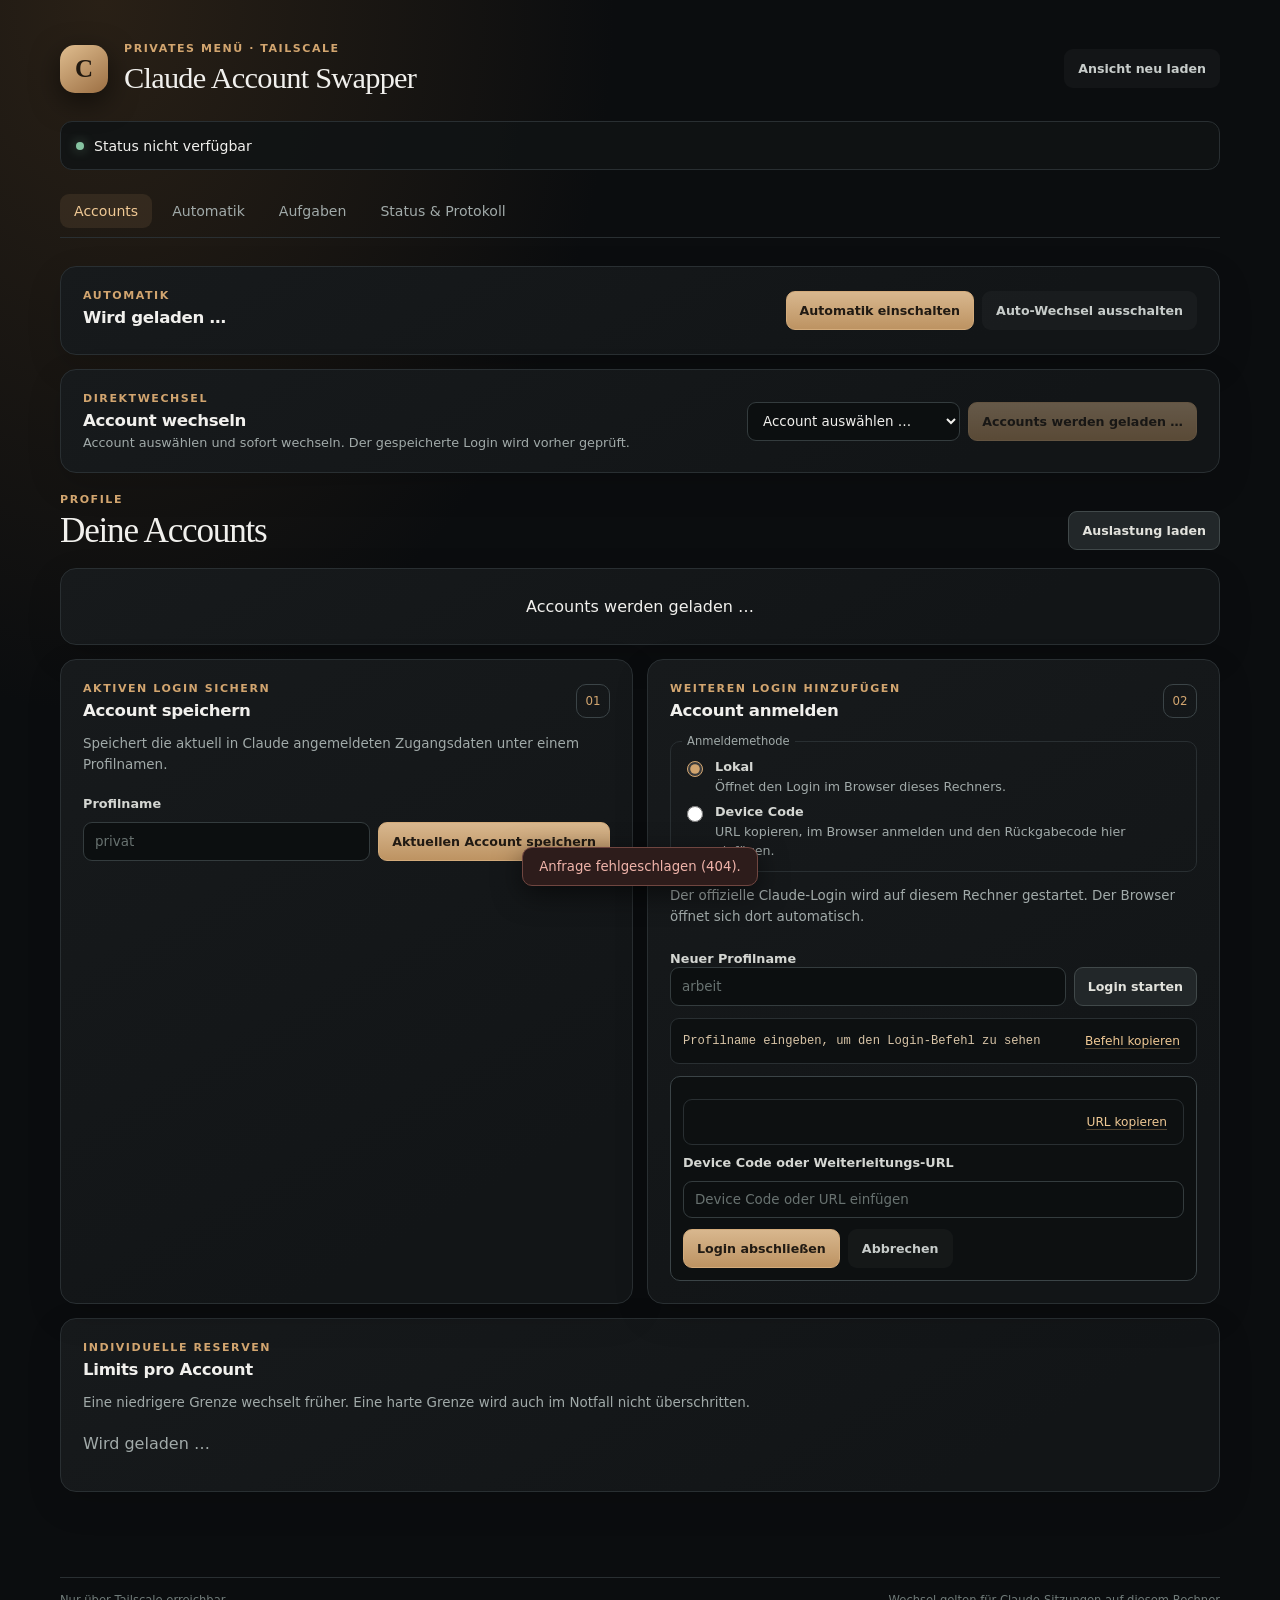
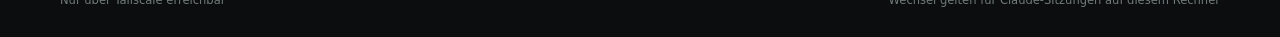
==== commit 53872160: "feat: Auslastung laufend laden, Wochen-Pacing und schnellerer Wechsel Der Dienst laedt die Auslastun" ====
--- a/web/index.html
+++ b/web/index.html
@@ -34,6 +34,10 @@
       </nav>
 
       <section class="view active" id="view-accounts" aria-labelledby="accounts-title">
+        <section class="panel flow-strip" id="flow-strip" aria-live="polite">
+          <div><p class="eyebrow">Automatik</p><h3 id="flow-title">Wird geladen …</h3><p class="muted" id="flow-note"></p></div>
+          <div class="flow-actions"><button class="button" id="flow-enable" type="button" hidden>Automatik einschalten</button><button class="button button-quiet" id="flow-disable" type="button" hidden>Auto-Wechsel ausschalten</button></div>
+        </section>
         <section class="panel quick-switch" aria-labelledby="quick-switch-title">
           <div><p class="eyebrow">Direktwechsel</p><h3 id="quick-switch-title">Account wechseln</h3><p class="muted">Account auswählen und sofort wechseln. Der gespeicherte Login wird vorher geprüft.</p></div>
           <div class="quick-switch-controls"><label class="visually-hidden" for="quick-switch-target">Zielaccount</label><select id="quick-switch-target" aria-label="Zielaccount"><option value="">Account auswählen …</option></select><button class="button" id="quick-switch-button" type="button" disabled>Accounts werden geladen …</button></div>
@@ -89,6 +93,7 @@
             <div class="panel-heading"><div><p class="eyebrow">Regeln</p><h3>Automatische Aktionen</h3></div></div>
             <form id="config-form" class="stack-form">
               <label class="toggle-row"><span><strong>Bei vollem Limit zum freien Account wechseln</strong><small>Der Hintergrunddienst prüft die Account-Auslastung regelmäßig.</small></span><input id="auto-switch" type="checkbox"></label>
+              <label class="toggle-row"><span><strong>Wochenkontingent gleichmäßig verbrauchen</strong><small>Bevorzugt den Account, dessen Wochenrest bis zum Reset schneller verbraucht werden muss. Höchstens alle 3 Stunden ein vorausschauender Wechsel.</small></span><input id="weekly-pacing" type="checkbox"></label>
               <label class="field-label" for="threshold">Globale Wechselgrenze <span class="range-value" id="threshold-value">98%</span></label>
               <input id="threshold" type="range" min="50" max="100" step="1">
               <label class="toggle-row"><span><strong>Fünf-Stunden-Fenster nach Reset starten</strong><small>Sendet einen kurzen Ping, wenn das Fenster ungenutzt ist.</small></span><input id="ping-enabled" type="checkbox"></label>
--- a/web/style.css
+++ b/web/style.css
@@ -58,6 +58,12 @@
 .quick-switch { display: flex; align-items: center; justify-content: space-between; gap: 18px; margin-bottom: 20px; border-color: #67533b; }
 .quick-switch h3 { margin-bottom: 5px; }
 .quick-switch p.muted { margin: 0; font-size: .8rem; }
+.flow-strip { display: flex; align-items: center; justify-content: space-between; gap: 18px; margin-bottom: 14px; border-left: 3px solid var(--quiet); }
+.flow-strip h3 { margin-bottom: 5px; }
+.flow-strip p.muted { margin: 0; font-size: .8rem; line-height: 1.5; }
+.flow-strip.is-good { border-left-color: var(--green); }
+.flow-strip.is-warn { border-left-color: var(--yellow); }
+.flow-actions { display: flex; gap: 8px; flex-shrink: 0; }
 .quick-switch-controls { display: grid; grid-template-columns: minmax(180px, 1fr) auto; gap: 8px; width: min(450px, 52%); }
 .visually-hidden { position: absolute; width: 1px; height: 1px; padding: 0; margin: -1px; overflow: hidden; clip: rect(0, 0, 0, 0); white-space: nowrap; border: 0; }
 .account-grid { display: grid; grid-template-columns: repeat(2, minmax(0, 1fr)); gap: 13px; }
@@ -188,6 +194,7 @@
   .shell { width: min(100% - 28px, 620px); padding-top: 22px; }
   .account-grid, .two-up { grid-template-columns: 1fr; }
   .quick-switch { align-items: stretch; flex-direction: column; }
+  .flow-strip { align-items: stretch; flex-direction: column; }
   .quick-switch-controls { width: 100%; }
   .limit-row { grid-template-columns: minmax(110px, 1fr) 1fr 1fr; }
   .hard-limit { grid-column: 1; }
@@ -230,3 +237,4 @@
 @media (prefers-reduced-motion: reduce) {
   *, *::before, *::after { scroll-behavior: auto !important; animation-duration: .01ms !important; animation-iteration-count: 1 !important; transition-duration: .01ms !important; }
 }
+.pace-line { margin: 10px 0 0; font-size: .78rem; }
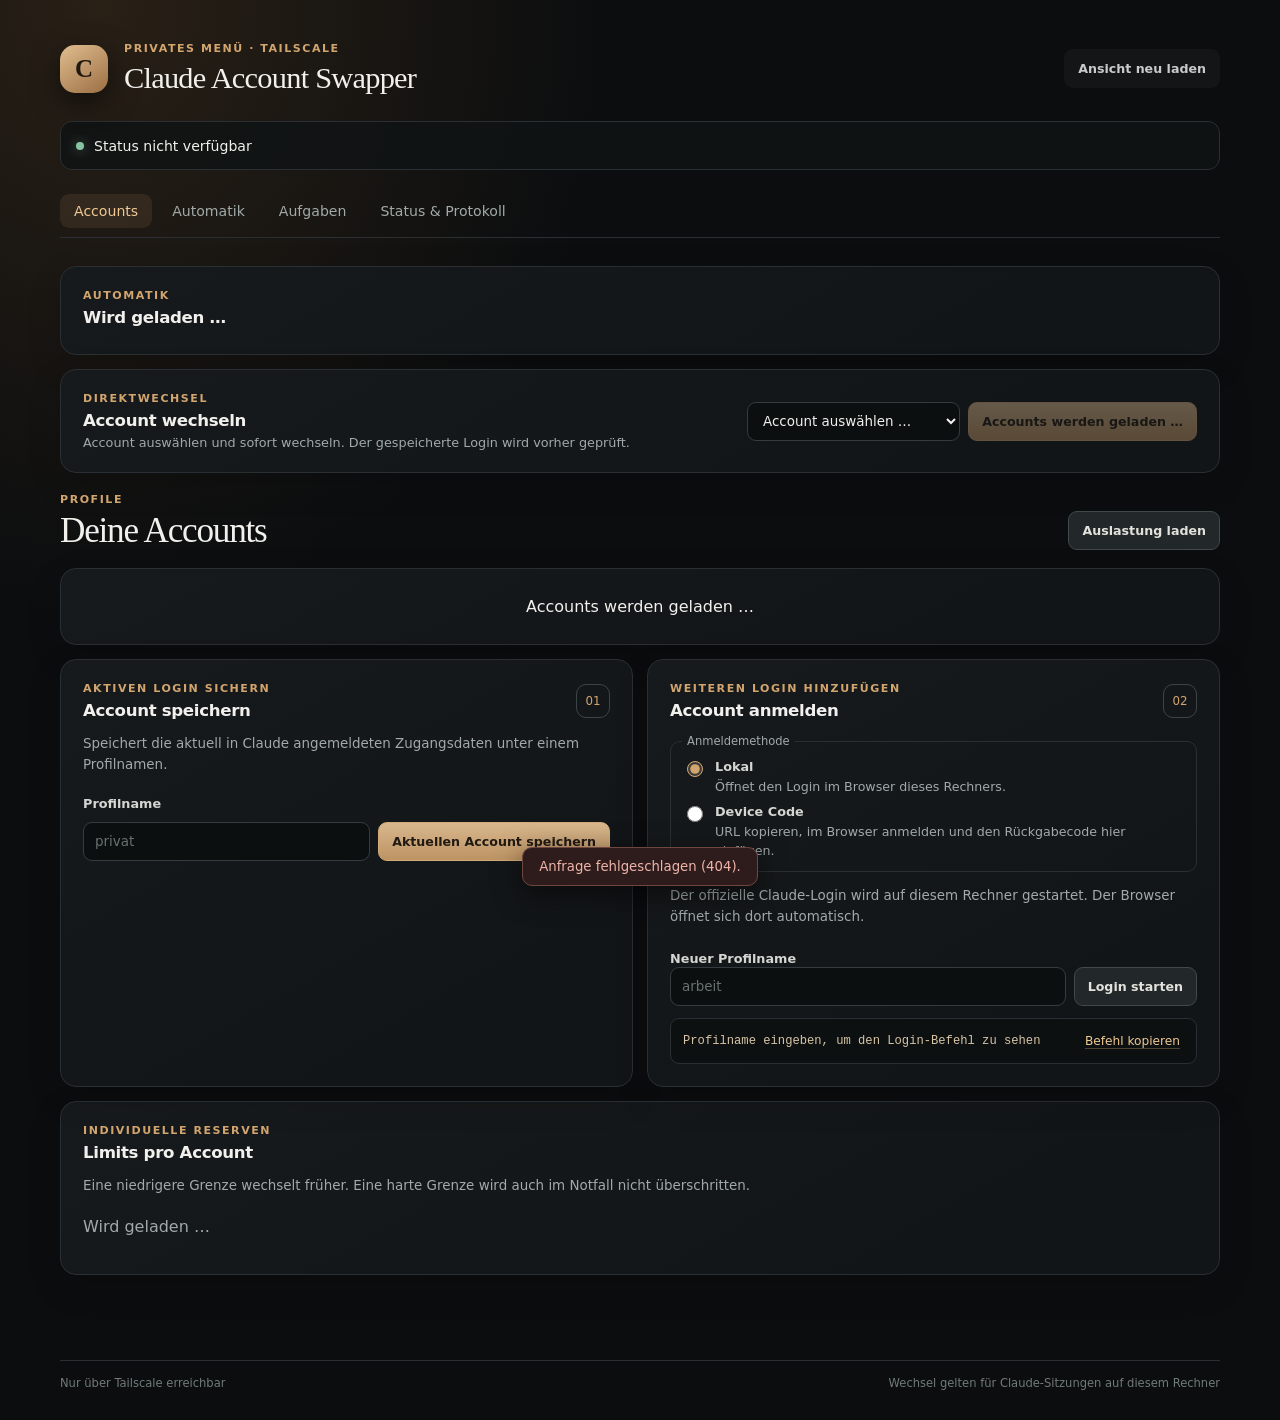
==== commit 1c535b7d: "fix: serialize renewals and job IDs, make config authoritative, harden panel forms - per-profile ren" ====
--- a/web/index.html
+++ b/web/index.html
@@ -68,15 +68,17 @@
             <label for="login-name">Neuer Profilname</label>
             <div class="input-action"><input id="login-name" autocomplete="off" maxlength="64" placeholder="arbeit"><button class="button button-secondary" id="login-start" type="button">Login starten</button></div>
             <div class="command-row" id="login-command-row"><code id="login-command">Profilname eingeben, um den Login-Befehl zu sehen</code><button class="text-button" id="copy-login" type="button">Befehl kopieren</button></div>
-            <section class="login-device" id="login-device" aria-live="polite" hidden>
-              <p class="muted" id="login-device-status"></p>
-              <div class="command-row login-url-row" id="login-url-row" hidden><a id="login-url" target="_blank" rel="noopener noreferrer"></a><button class="text-button" id="copy-login-url" type="button">URL kopieren</button></div>
-              <form class="stack-form" id="login-code-form" hidden>
-                <label for="login-code">Device Code oder Weiterleitungs-URL</label>
-                <input id="login-code" autocomplete="off" placeholder="Device Code oder URL einfügen">
-                <div class="login-device-actions"><button class="button" id="login-code-submit" type="submit">Login abschließen</button><button class="button button-quiet" id="login-cancel" type="button">Abbrechen</button></div>
-              </form>
-            </section>
+            <div id="login-devices" class="login-devices" aria-live="polite" hidden></div>
+            <template id="login-device-template">
+              <section class="login-device">
+                <p class="muted login-device-status"></p>
+                <div class="command-row login-url-row" hidden><a class="login-url" target="_blank" rel="noopener noreferrer"></a><button class="text-button copy-login-url" type="button">URL kopieren</button></div>
+                <form class="stack-form login-code-form" hidden>
+                  <label>Device Code oder Weiterleitungs-URL<input class="login-code" autocomplete="off" placeholder="Device Code oder URL einfügen"></label>
+                  <div class="login-device-actions"><button class="button login-code-submit" type="submit">Login abschließen</button><button class="button button-quiet login-cancel" type="button">Abbrechen</button></div>
+                </form>
+              </section>
+            </template>
           </section>
         </div>
         <section class="panel limits-panel">
--- a/web/style.css
+++ b/web/style.css
@@ -1,3 +1,4 @@
+[hidden] { display: none !important; }
 :root {
   color-scheme: light dark;
   --page: #0b0d0f;
@@ -105,6 +106,7 @@
 .login-mode-picker label { display: flex; align-items: flex-start; gap: 9px; cursor: pointer; }
 .login-mode-picker input[type="radio"] { width: 16px; height: 16px; flex: 0 0 auto; margin-top: 2px; accent-color: var(--accent); }
 .login-mode-picker label span { font-size: .8rem; }
+.login-devices { display: grid; gap: 10px; }
 .login-device { display: grid; gap: 10px; margin-top: 12px; padding: 12px; border: 1px solid var(--line-strong); border-radius: 10px; background: #0d1011; }
 .login-device > .muted { margin: 0; font-size: .78rem; line-height: 1.5; }
 .login-device .command-row { margin: 0; }
